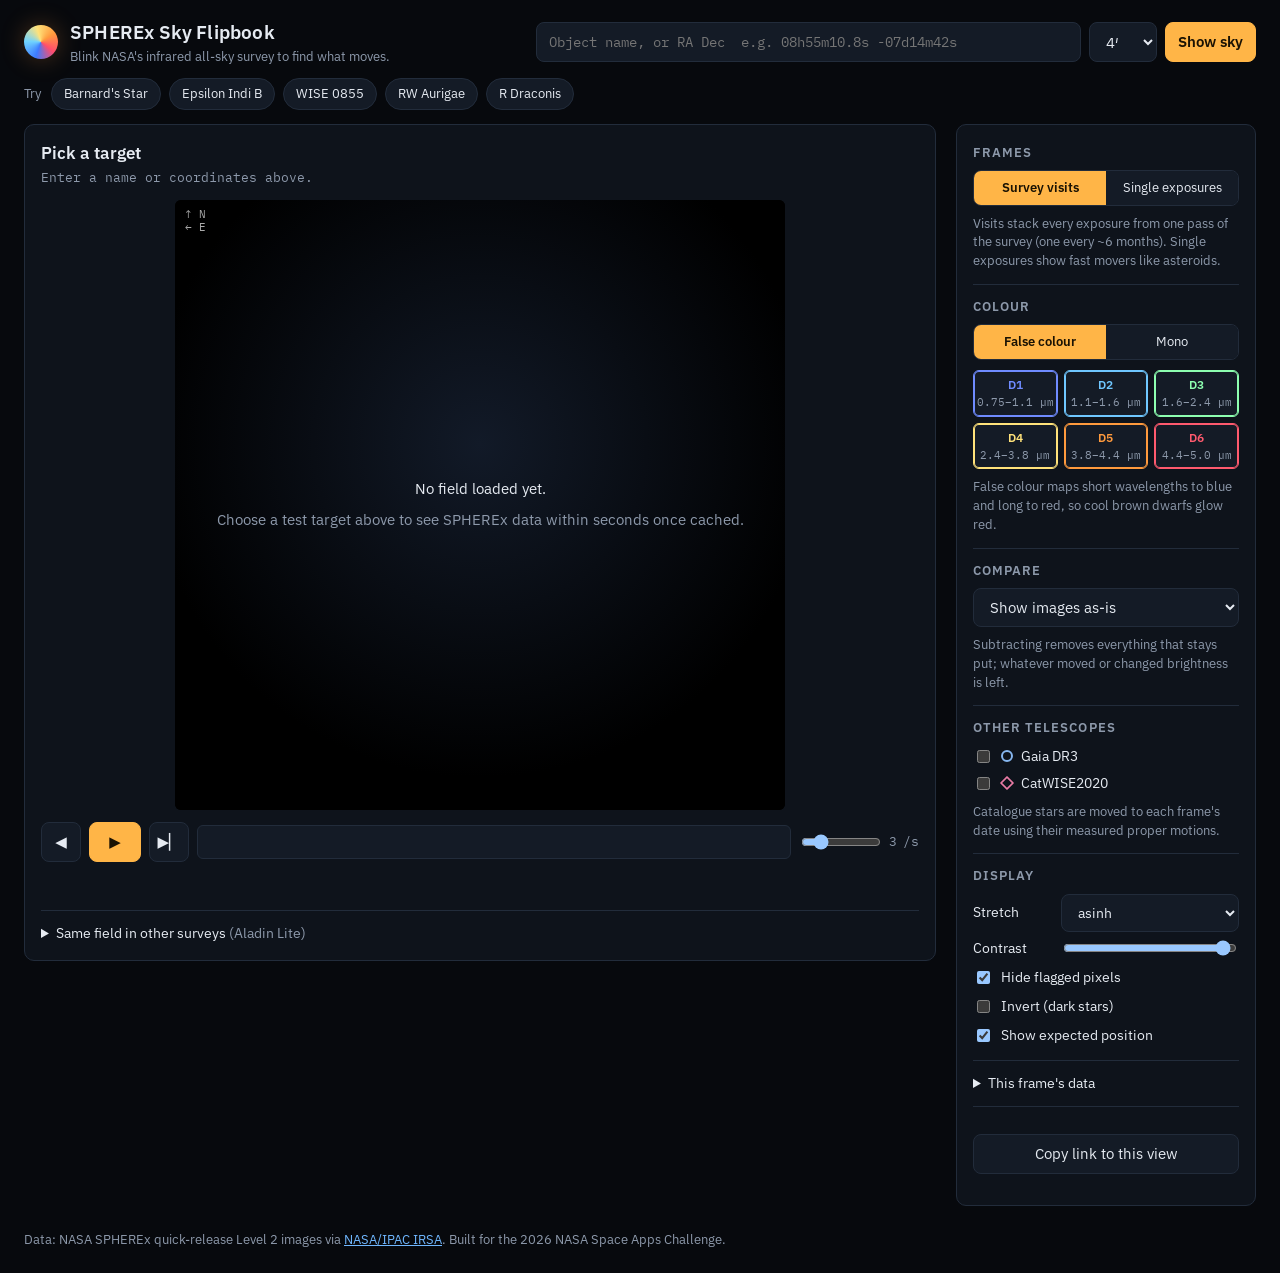
==== public/index.html @ 2e68afc4 "Add spectra, light curves, catalogue overlays; deploy on Vercel - On-the-fly spectra: read each file" ====
<!doctype html>
<html lang="en">
<head>
  <meta charset="utf-8">
  <meta name="viewport" content="width=device-width, initial-scale=1">
  <title>SPHEREx Sky Flipbook</title>
  <meta name="description" content="Blink through NASA SPHEREx infrared images of any patch of sky to spot moving and changing objects.">
  <link rel="preconnect" href="https://fonts.googleapis.com">
  <link rel="preconnect" href="https://fonts.gstatic.com" crossorigin>
  <link href="https://fonts.googleapis.com/css2?family=IBM+Plex+Mono:wght@400;500&family=IBM+Plex+Sans:wght@400;500;600&display=swap" rel="stylesheet">
  <link rel="stylesheet" href="style.css">
</head>
<body>
  <header class="top">
    <div class="brand">
      <span class="brand-mark" aria-hidden="true"></span>
      <div>
        <h1>SPHEREx Sky Flipbook</h1>
        <p class="tagline">Blink NASA's infrared all-sky survey to find what moves.</p>
      </div>
    </div>
    <form id="search" class="search" autocomplete="off">
      <label class="visually-hidden" for="q">Object name or coordinates</label>
      <input id="q" name="q" type="text" spellcheck="false"
             placeholder="Object name, or RA Dec  e.g. 08h55m10.8s -07d14m42s">
      <label class="visually-hidden" for="fov">Field of view</label>
      <select id="fov" name="fov" title="Field of view">
        <option value="2">2′</option>
        <option value="4" selected>4′</option>
        <option value="6">6′</option>
        <option value="10">10′</option>
        <option value="15">15′</option>
      </select>
      <button type="submit">Show sky</button>
    </form>
  </header>

  <nav class="presets" aria-label="Test targets">
    <span class="presets-label">Try</span>
    <div id="presets" class="preset-list"></div>
  </nav>

  <main class="layout">
    <section class="stage" aria-label="Image viewer">
      <div class="stage-head">
        <div>
          <h2 id="target-name">Pick a target</h2>
          <p id="target-coords" class="mono dim">Enter a name or coordinates above.</p>
        </div>
        <div id="status" class="status mono" role="status" aria-live="polite"></div>
      </div>

      <div class="viewer" id="viewer">
        <canvas id="image" width="1" height="1" aria-label="SPHEREx image of the selected field"></canvas>
        <canvas id="overlay" aria-hidden="true"></canvas>
        <div id="empty" class="empty">
          <p>No field loaded yet.</p>
          <p class="dim">Choose a test target above to see SPHEREx data within seconds once cached.</p>
        </div>
        <div class="compass mono" aria-hidden="true"><span>↑ N</span><span>← E</span></div>
        <div id="scalebar" class="scalebar mono" aria-hidden="true"></div>
        <div id="progress" class="progress" hidden><div></div></div>
      </div>

      <div class="transport">
        <button id="prev" type="button" title="Previous frame (←)" aria-label="Previous frame">◀</button>
        <button id="play" type="button" title="Play / pause (space)" aria-label="Play">▶</button>
        <button id="next" type="button" title="Next frame (→)" aria-label="Next frame">▶︎▏</button>
        <div class="timeline" id="timeline" aria-label="Frames on a time axis"></div>
        <label class="fps mono" title="Playback speed">
          <input id="fps" type="range" min="1" max="12" value="3"> <span id="fps-out">3</span>/s
        </label>
      </div>

      <div class="frame-info">
        <p id="frame-label" class="mono"></p>
        <p id="hover" class="mono dim"></p>
      </div>

      <section class="analysis" id="analysis" hidden aria-label="Measurements">
        <div class="analysis-head">
          <div>
            <h3 id="probe-title">Measuring the target</h3>
            <p id="probe-sub" class="dim">Click anywhere on the image to measure a different spot.</p>
          </div>
          <button id="probe-reset" type="button" hidden>Follow the target again</button>
        </div>
        <div class="charts">
          <figure class="chart-card">
            <figcaption>
              <span><b>Spectrum</b> <span class="dim">every exposure, 3×3-pixel aperture</span></span>
              <button type="button" class="csv" data-chart="spectrum" title="Download the points as CSV">CSV</button>
            </figcaption>
            <div id="spectrum-chart" class="chart"></div>
            <div id="spectrum-legend" class="legend"></div>
          </figure>
          <figure class="chart-card">
            <figcaption>
              <span><b>Brightness over time</b> <span class="dim">relative to its typical spectrum</span></span>
              <button type="button" class="csv" data-chart="lightcurve" title="Download the points as CSV">CSV</button>
            </figcaption>
            <div id="lightcurve-chart" class="chart"></div>
            <div id="lightcurve-legend" class="legend"></div>
          </figure>
        </div>
      </section>

      <details class="context" id="context">
        <summary>Same field in other surveys <span class="dim">(Aladin Lite)</span></summary>
        <div class="context-bar">
          <label class="visually-hidden" for="survey">Survey</label>
          <select id="survey"></select>
          <span id="context-status" class="mono dim"></span>
        </div>
        <div id="aladin" class="aladin"></div>
      </details>
    </section>

    <aside class="controls" aria-label="Display controls">
      <fieldset>
        <legend>Frames</legend>
        <div class="seg" role="radiogroup">
          <label><input type="radio" name="mode" value="visit" checked><span>Survey visits</span></label>
          <label><input type="radio" name="mode" value="exposure"><span>Single exposures</span></label>
        </div>
        <p class="hint">Visits stack every exposure from one pass of the survey (one every ~6 months). Single exposures show fast movers like asteroids.</p>
      </fieldset>

      <fieldset>
        <legend>Colour</legend>
        <div class="seg" role="radiogroup">
          <label><input type="radio" name="view" value="colour" checked><span>False colour</span></label>
          <label><input type="radio" name="view" value="mono"><span>Mono</span></label>
        </div>
        <div id="detectors" class="detectors"></div>
        <p class="hint">False colour maps short wavelengths to blue and long to red, so cool brown dwarfs glow red.</p>
      </fieldset>

      <fieldset>
        <legend>Compare</legend>
        <select id="diff">
          <option value="none">Show images as-is</option>
          <option value="median">Subtract the median of all frames</option>
          <option value="first">Subtract the first frame</option>
          <option value="previous">Subtract the previous frame</option>
        </select>
        <p class="hint">Subtracting removes everything that stays put; whatever moved or changed brightness is left.</p>
      </fieldset>

      <fieldset>
        <legend>Other telescopes</legend>
        <div id="catalog-toggles" class="catalogs"></div>
        <p id="catalog-status" class="hint"></p>
        <p class="hint">Catalogue stars are moved to each frame's date using their measured proper motions.</p>
      </fieldset>

      <fieldset>
        <legend>Display</legend>
        <label class="row">Stretch
          <select id="stretch">
            <option value="asinh" selected>asinh</option>
            <option value="linear">linear</option>
            <option value="log">log</option>
          </select>
        </label>
        <label class="row">Contrast
          <input id="clip" type="range" min="90" max="99.9" step="0.1" value="99.5">
        </label>
        <label class="check"><input id="mask" type="checkbox" checked> Hide flagged pixels</label>
        <label class="check"><input id="invert" type="checkbox"> Invert (dark stars)</label>
        <label class="check"><input id="track" type="checkbox" checked> Show expected position</label>
      </fieldset>

      <details id="frame-details">
        <summary>This frame's data</summary>
        <div id="flag-summary"></div>
        <ul id="exposure-list" class="exposures mono"></ul>
      </details>

      <p class="share"><button id="copy-link" type="button">Copy link to this view</button></p>
    </aside>
  </main>

  <footer class="foot dim">
    Data: NASA SPHEREx quick-release Level 2 images via <a href="https://irsa.ipac.caltech.edu/Missions/spherex.html">NASA/IPAC IRSA</a>.
    Built for the 2026 NASA Space Apps Challenge.
  </footer>

  <script type="module" src="js/main.js"></script>
</body>
</html>
---- public/style.css ----
:root {
  --bg: #07090d;
  --panel: #0e131b;
  --panel-2: #141b26;
  --line: #222c3b;
  --text: #e6ebf2;
  --dim: #8d99ab;
  --accent: #ffb547;      /* SPHEREx-ish amber */
  --accent-ink: #1a1203;
  --cool: #6fb7ff;
  --warn: #ff7a6b;
  --radius: 10px;
  --sans: "IBM Plex Sans", system-ui, sans-serif;
  --mono: "IBM Plex Mono", ui-monospace, monospace;
  color-scheme: dark;
}

* { box-sizing: border-box; }
[hidden] { display: none !important; }
html, body { margin: 0; }
body {
  background: var(--bg);
  color: var(--text);
  font: 15px/1.5 var(--sans);
  min-height: 100vh;
}
a { color: var(--cool); }
.mono { font-family: var(--mono); font-size: 13px; }
.dim { color: var(--dim); }
.visually-hidden { position: absolute; width: 1px; height: 1px; overflow: hidden; clip: rect(0 0 0 0); }

button, select, input[type="text"] {
  font: inherit;
  color: var(--text);
  background: var(--panel-2);
  border: 1px solid var(--line);
  border-radius: 8px;
  padding: 8px 12px;
}
button { cursor: pointer; }
button:hover, select:hover { border-color: #3a4a60; }
:focus-visible { outline: 2px solid var(--accent); outline-offset: 2px; }

/* Header */
.top {
  display: flex; flex-wrap: wrap; gap: 16px 32px; align-items: center; justify-content: space-between;
  padding: 18px 24px 12px;
}
.brand { display: flex; gap: 12px; align-items: center; }
.brand-mark {
  width: 34px; height: 34px; border-radius: 50%;
  background: conic-gradient(from 200deg, #3d7bff, #6fd3ff, #ffe27a, #ff9a3d, #ff4d6d, #3d7bff);
  box-shadow: 0 0 24px #ff9a3d44;
}
h1 { font-size: 19px; margin: 0; font-weight: 600; letter-spacing: .01em; }
.tagline { margin: 0; color: var(--dim); font-size: 13px; }
.search { display: flex; gap: 8px; flex: 1 1 460px; max-width: 720px; }
.search input { flex: 1; min-width: 0; font-family: var(--mono); font-size: 14px; }
.search button[type="submit"] { background: var(--accent); color: var(--accent-ink); border-color: var(--accent); font-weight: 600; }

.presets { display: flex; gap: 10px; align-items: center; padding: 0 24px 14px; overflow-x: auto; }
.presets-label { color: var(--dim); font-size: 13px; }
.preset-list { display: flex; gap: 8px; }
.preset-list button { padding: 5px 12px; border-radius: 999px; font-size: 13px; white-space: nowrap; }
.preset-list button[aria-pressed="true"] { border-color: var(--accent); color: var(--accent); }

/* Main layout */
.layout {
  display: grid; gap: 20px; padding: 0 24px 24px;
  grid-template-columns: minmax(0, 1fr) 300px;
  align-items: start;
}
.stage, .controls { background: var(--panel); border: 1px solid var(--line); border-radius: var(--radius); }
.stage { padding: 16px; }
.stage-head { display: flex; justify-content: space-between; gap: 16px; align-items: start; margin-bottom: 12px; }
h2 { margin: 0; font-size: 17px; font-weight: 600; }
.stage-head p { margin: 2px 0 0; }
.status { text-align: right; color: var(--dim); max-width: 50%; }
.status.error { color: var(--warn); }

.viewer {
  position: relative; margin: 0 auto;
  width: min(100%, calc(100vh - 290px)); min-width: 260px; aspect-ratio: 1;
  background: #000; border-radius: 6px; overflow: hidden;
}
.viewer canvas { position: absolute; inset: 0; width: 100%; height: 100%; }
#image { image-rendering: pixelated; }
#overlay { pointer-events: none; }
.empty {
  position: absolute; inset: 0; display: grid; place-content: center; text-align: center; padding: 24px;
  background: radial-gradient(circle at 50% 40%, #121a28, #000 70%);
}
.empty p { margin: 4px 0; }
.compass { position: absolute; top: 8px; left: 10px; color: #fffa; line-height: 1.25; pointer-events: none; font-size: 11px; }
.compass span { display: block; }
.scalebar { position: absolute; right: 10px; bottom: 10px; color: #fffb; pointer-events: none; text-align: right; }
.scalebar::before { content: ""; display: block; height: 2px; background: #fffb; width: var(--bar, 0); margin-left: auto; margin-bottom: 4px; }
.progress { position: absolute; left: 0; right: 0; bottom: 0; height: 3px; background: #ffffff14; }
.progress > div { height: 100%; width: 0; background: var(--accent); transition: width .2s; }

.transport { display: flex; align-items: center; gap: 8px; margin-top: 12px; }
.transport > button { width: 40px; padding: 8px 0; }
#play { width: 52px; background: var(--accent); color: var(--accent-ink); border-color: var(--accent); }
.timeline {
  position: relative; flex: 1; height: 34px; border-radius: 6px; background: var(--panel-2); border: 1px solid var(--line);
  cursor: pointer; touch-action: none;
}
.timeline .tick {
  position: absolute; top: 7px; width: 8px; height: 18px; margin-left: -4px; border-radius: 3px; background: #5b6b82;
}
.timeline .tick.on { background: var(--accent); box-shadow: 0 0 10px #ffb54788; }
.timeline .yr { position: absolute; bottom: -1px; font: 10px var(--mono); color: var(--dim); transform: translateX(-50%); }
.fps { display: flex; align-items: center; gap: 6px; color: var(--dim); white-space: nowrap; }
.fps input { width: 80px; }
.frame-info { display: flex; justify-content: space-between; gap: 12px; flex-wrap: wrap; margin-top: 10px; min-height: 22px; }
.frame-info p { margin: 0; }

/* Measurements */
.analysis { margin-top: 18px; border-top: 1px solid var(--line); padding-top: 14px; }
.analysis-head { display: flex; justify-content: space-between; align-items: start; gap: 12px; flex-wrap: wrap; }
h3 { margin: 0; font-size: 15px; font-weight: 600; }
.analysis-head p { margin: 2px 0 0; font-size: 13px; }
.charts { display: grid; grid-template-columns: repeat(auto-fit, minmax(300px, 1fr)); gap: 14px; margin-top: 12px; }
.chart-card { margin: 0; background: var(--panel-2); border: 1px solid var(--line); border-radius: 8px; padding: 10px 12px 12px; min-width: 0; }
.chart-card figcaption { display: flex; justify-content: space-between; align-items: baseline; gap: 8px; font-size: 13.5px; margin-bottom: 4px; }
.chart-card figcaption .dim { font-size: 12px; }
.csv { padding: 2px 8px; font-size: 12px; font-family: var(--mono); }
.chart { position: relative; min-height: 200px; }
.chart svg { display: block; overflow: visible; }
.chart-grid line { stroke: var(--line); stroke-width: 1; }
.chart-axis { stroke: #3a4a60; }
.chart-tick { fill: var(--dim); font: 11px var(--mono); }
.chart-label { fill: var(--dim); font: 12px var(--sans); }
.chart-ref { stroke: #4b5a70; stroke-width: 1; stroke-dasharray: 3 4; }
.chart-ref-label { fill: var(--dim); font: 10.5px var(--sans); }
.chart-direct { fill: var(--text); font: 11.5px var(--sans); }
.chart-empty { fill: var(--dim); font: 13px var(--sans); }
.chart-tip {
  position: absolute; pointer-events: none; z-index: 2; background: #05070acc; border: 1px solid var(--line);
  border-radius: 6px; padding: 6px 8px; font: 12px/1.45 var(--mono); color: var(--text); white-space: nowrap;
  backdrop-filter: blur(4px);
}
.legend { display: flex; flex-wrap: wrap; gap: 6px 14px; margin-top: 6px; font-size: 12px; color: var(--dim); align-items: center; }
.legend i { display: inline-block; width: 10px; height: 10px; border-radius: 50%; margin-right: 5px; vertical-align: -1px; }
.legend .line { width: 16px; height: 2px; border-radius: 1px; }
.legend .ring { background: transparent; border: 1.5px solid var(--text); }
.legend .ramp { width: 70px; height: 8px; border-radius: 4px; background: linear-gradient(90deg, #184f95, #3987e5, #b7d3f6); margin: 0 6px; }

/* Sky context */
.context { margin-top: 16px; border-top: 1px solid var(--line); border-bottom: 0; padding-bottom: 0; }
.context-bar { display: flex; gap: 10px; align-items: center; margin: 10px 0; flex-wrap: wrap; }
.aladin { width: 100%; aspect-ratio: 16 / 10; max-height: 460px; border-radius: 6px; overflow: hidden; background: #000; }

.catalogs { display: grid; gap: 6px; }
.catalogs label { display: flex; align-items: center; gap: 8px; font-size: 14px; cursor: pointer; }
.catalogs .swatch { width: 12px; height: 12px; border: 2px solid var(--c); border-radius: 50%; }
.catalogs .swatch.diamond { border-radius: 1px; transform: rotate(45deg) scale(.85); }

/* Controls */
.controls { padding: 6px 16px 16px; }
fieldset { border: 0; border-bottom: 1px solid var(--line); margin: 0; padding: 12px 0 14px; }
legend { padding: 0; font-weight: 600; font-size: 13px; text-transform: uppercase; letter-spacing: .08em; color: var(--dim); margin-bottom: 8px; float: left; width: 100%; }
legend + * { clear: both; }
.hint { color: var(--dim); font-size: 12.5px; margin: 8px 0 0; }
.seg { display: grid; grid-template-columns: 1fr 1fr; border: 1px solid var(--line); border-radius: 8px; overflow: hidden; }
.seg label { position: relative; }
.seg input { position: absolute; opacity: 0; }
.seg span { display: block; text-align: center; padding: 7px 4px; font-size: 13px; cursor: pointer; background: var(--panel-2); }
.seg input:checked + span { background: var(--accent); color: var(--accent-ink); font-weight: 600; }
.seg input:focus-visible + span { outline: 2px solid var(--accent); outline-offset: -2px; }
.detectors { display: grid; grid-template-columns: repeat(3, 1fr); gap: 6px; margin-top: 10px; }
.detectors label {
  display: flex; flex-direction: column; align-items: center; gap: 1px; padding: 5px 2px; border-radius: 6px;
  border: 1px solid var(--line); font-size: 12px; cursor: pointer; background: var(--panel-2);
}
.detectors input { position: absolute; opacity: 0; }
.detectors label:has(input:checked) { border-color: var(--d, var(--accent)); box-shadow: inset 0 0 0 1px var(--d, var(--accent)); }
.detectors label:has(input:focus-visible) { outline: 2px solid var(--accent); }
.detectors b { font-weight: 600; color: var(--d); }
.detectors small { color: var(--dim); font-family: var(--mono); font-size: 10.5px; }
.controls select { width: 100%; }
.row { display: grid; grid-template-columns: 80px 1fr; align-items: center; gap: 8px; margin: 6px 0; font-size: 14px; }
.check { display: flex; gap: 8px; align-items: center; margin: 8px 0 0; font-size: 14px; cursor: pointer; }
details { padding: 12px 0; border-bottom: 1px solid var(--line); }
summary { cursor: pointer; font-size: 14px; }
#flag-summary { font-size: 12.5px; margin: 8px 0; }
#flag-summary .bar { display: grid; grid-template-columns: 110px 1fr 44px; gap: 6px; align-items: center; margin: 3px 0; font-family: var(--mono); font-size: 11.5px; }
#flag-summary .bar i { display: block; height: 6px; border-radius: 3px; background: var(--warn); }
.exposures { list-style: none; padding: 0; margin: 0; max-height: 220px; overflow: auto; font-size: 11.5px; }
.exposures li { padding: 2px 0; }
.share button { width: 100%; margin-top: 12px; }

.foot { padding: 0 24px 24px; font-size: 12.5px; }

/* Embedded view (?embed=1): just the viewer and transport */
body.embed .top, body.embed .presets, body.embed .controls, body.embed .foot { display: none; }
body.embed .layout { grid-template-columns: 1fr; padding: 0; }
body.embed .stage { border: 0; border-radius: 0; }

@media (max-width: 900px) {
  .layout { grid-template-columns: 1fr; padding: 0 16px 16px; }
  .top, .presets, .foot { padding-left: 16px; padding-right: 16px; }
  .viewer { width: 100%; min-width: 0; }
  .status { max-width: none; }
  .stage-head { flex-direction: column; }
  .status { text-align: left; }
}
@media (max-width: 520px) {
  .search { flex-wrap: wrap; }
  .search input { flex-basis: 100%; }
  .search select, .search button { flex: 1; }
  .transport { flex-wrap: wrap; }
  .timeline { flex-basis: 100%; order: -1; }
  .fps { margin-left: auto; }
}
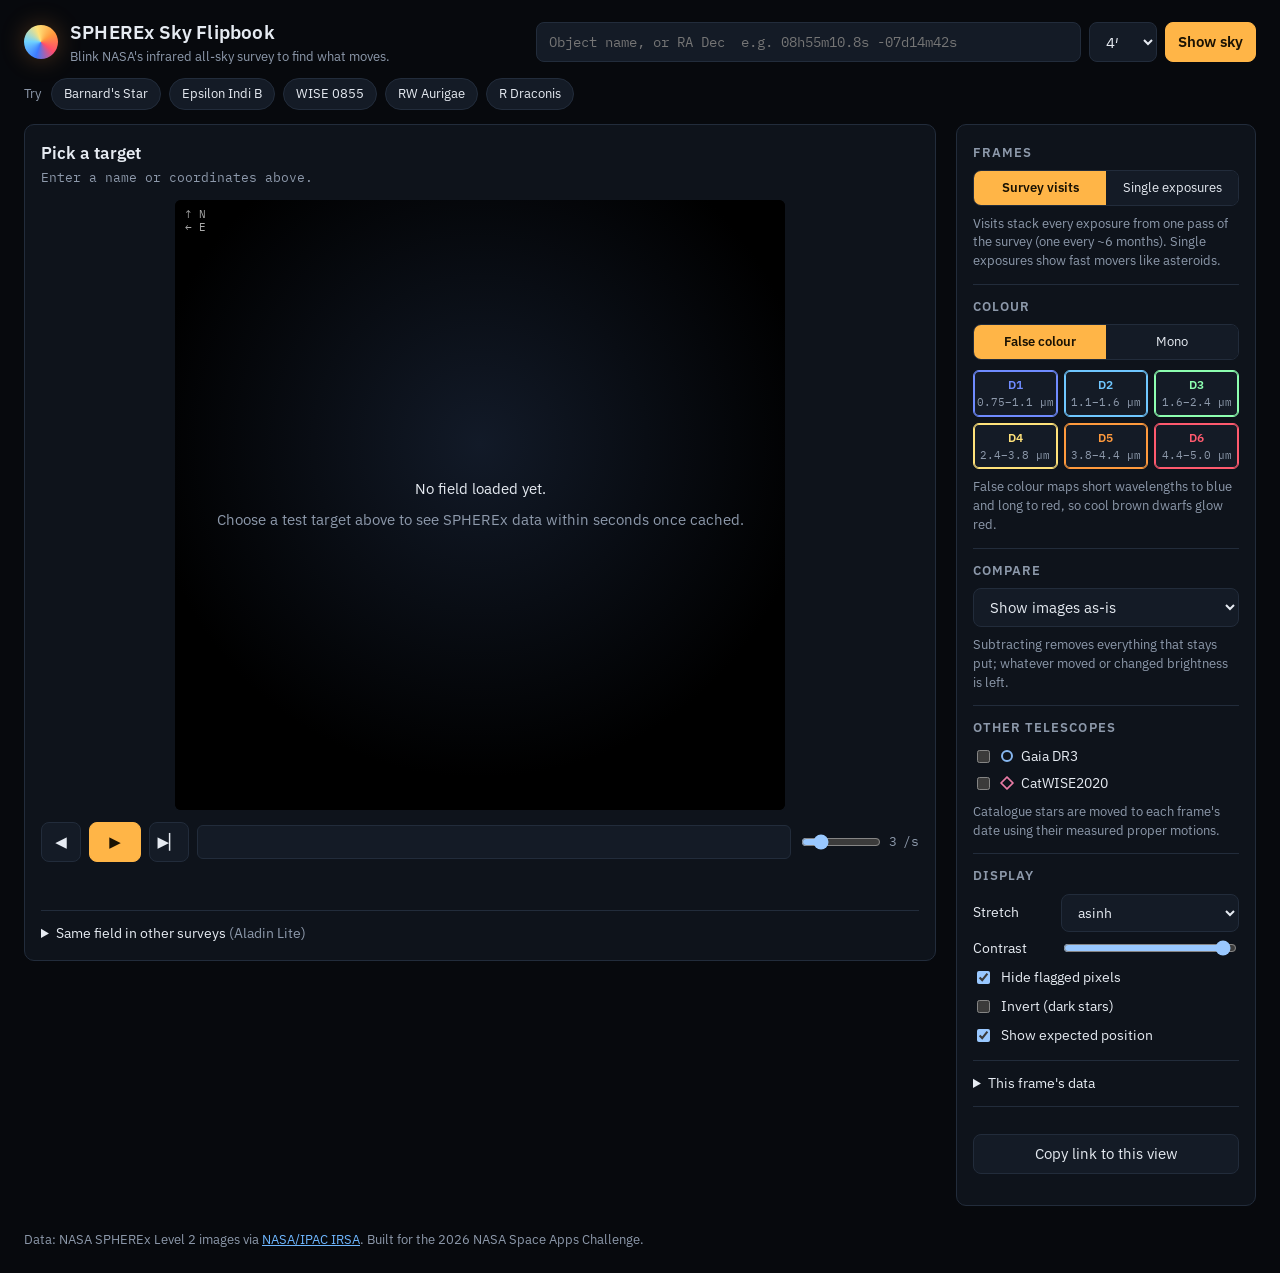
==== commit 4f68ab11: "Support SPHEREx Data Release 1; expand README - Release discovery now accepts data releases (spherex" ====
--- a/public/index.html
+++ b/public/index.html
@@ -182,7 +182,7 @@
   </main>
 
   <footer class="foot dim">
-    Data: NASA SPHEREx quick-release Level 2 images via <a href="https://irsa.ipac.caltech.edu/Missions/spherex.html">NASA/IPAC IRSA</a>.
+    Data: NASA SPHEREx Level 2 images via <a href="https://irsa.ipac.caltech.edu/Missions/spherex.html">NASA/IPAC IRSA</a>.
     Built for the 2026 NASA Space Apps Challenge.
   </footer>
 
